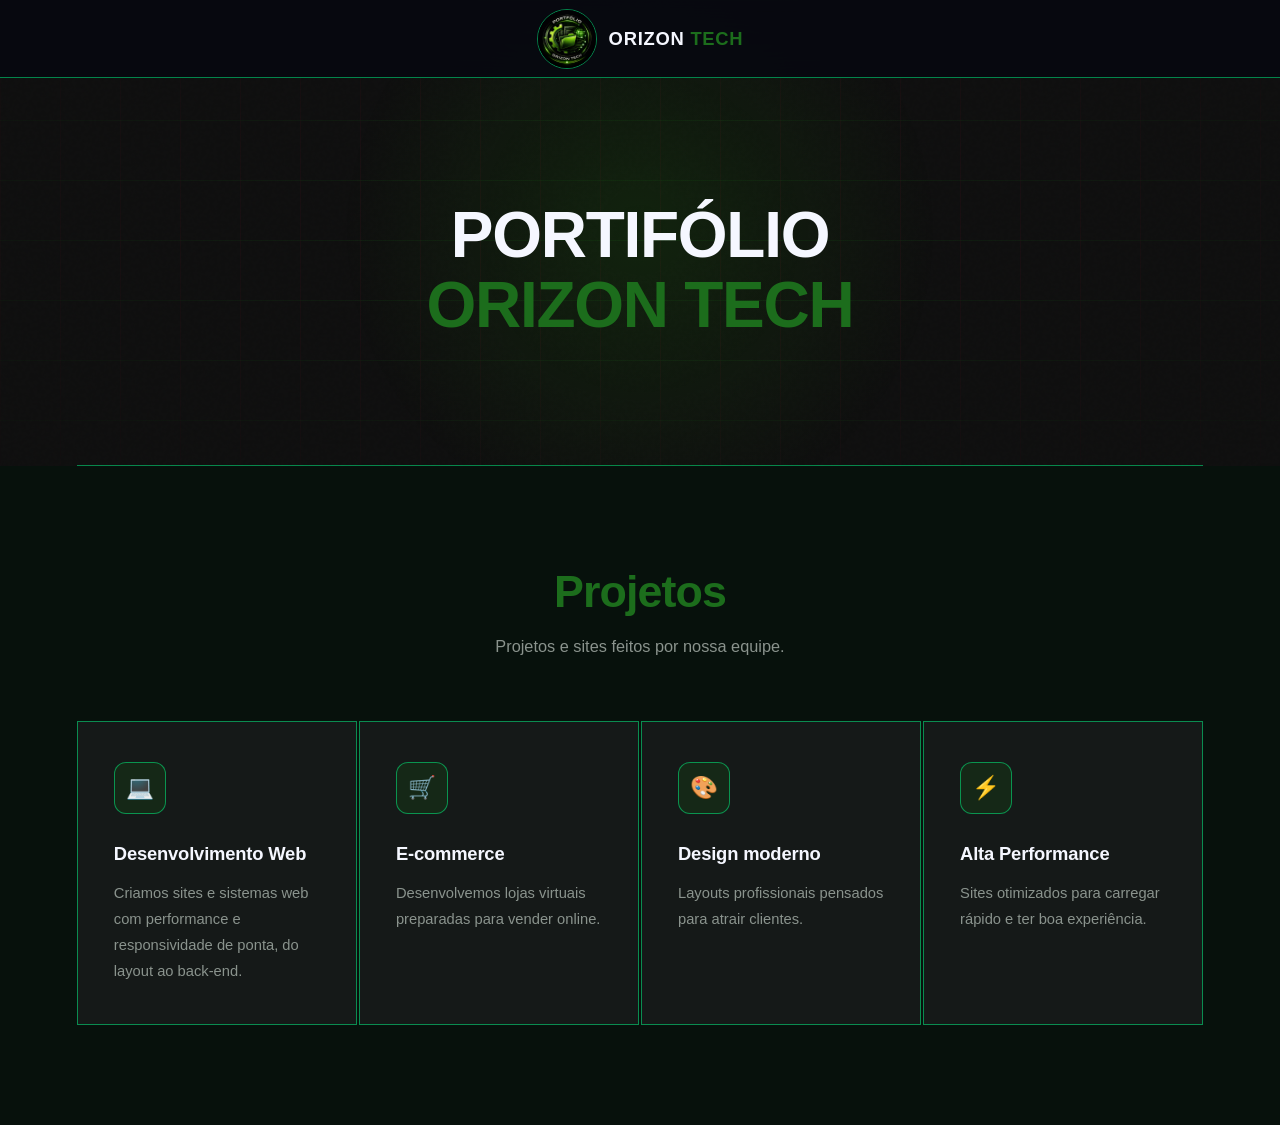
==== trabalho.html @ 29c50f01 "Adicionando página de portifólio" ====
<!DOCTYPE html>
<html lang="pt-BR">

<head>
    <meta charset="UTF-8">
    <meta name="viewport" content="width=device-width, initial-scale=1.0">
    <title>Portifólio</title>
    <link rel="shortcut icon" href="./img/logopo.png" type="image/x-icon">
    <meta name="description"
        content="orizon, site, onepage, verde, programador, tech, projeto, senac, tatuapé, portifólio">
    <meta name="keywords" content="criação de site, desenvolvimento web, programação, portifólio">

    <!-- CSS -->
    <link rel="stylesheet" href="style.css">

    <!-- Google fonts -->

    <link rel="preconnect" href="https://fonts.googleapis.com">
    <link rel="preconnect" href="https://fonts.gstatic.com" crossorigin>
    <link href="https://fonts.googleapis.com/css2?family=Inter:ital,opsz,wght@0,14..
32,100..900;1,14..32,100..900&family=Orbitron:wght@400..900&family=Patua+One&display=swap" rel="stylesheet">

</head>

<body class="portifolio">

    <!-- NAV -->
    <nav class="home">
        <a href="#home" class="nav-logo">
            <img src="./img/logopo.png" alt="Orizon Tech">
            <span>ORIZON<em> TECH</em></span>
        </a>
    </nav>

    <!-- HERO -->
    <section id="hero">
        <div class="hero-grid-bg"></div>
        <div class="hero-glow"></div>
        <div class="hero-content">
            <h1>PORTIFÓLIO<br><span>ORIZON TECH</span></h1>
        </div>
    </section>

    <div class="divider"></div>

    <section id="missoes">
        <div class="mission-header reveal">
            <h2>Projetos</h2>
            <p class="section-desc">Projetos e sites feitos por nossa equipe.</p>
        </div>
        <div class="missions-grid">
            <div class="mission-card reveal">
                <div class="mission-icon">💻</div>
                <h3>Desenvolvimento Web</h3>
                <p>Criamos sites e sistemas web com performance e responsividade de ponta, do layout ao back-end.</p>
            </div>
            <div class="mission-card reveal">
                <div class="mission-icon">🛒</div>
                <h3>E-commerce</h3>
                <p>Desenvolvemos lojas virtuais preparadas para vender online.
                </p>
                
            </div>
            <div class="mission-card reveal">
                <div class="mission-icon">🎨</div>
                <h3>Design moderno</h3>
                <p>Layouts profissionais pensados para atrair clientes.</p>
            </div>
            <div class="mission-card reveal">
                <div class="mission-icon">⚡</div>
                <h3>Alta Performance</h3>
                <p>Sites otimizados para carregar rápido e ter boa experiência.</p>
            </div>
           
            
        </div>
    </section>




    <script src="script.js"></script>

</body>

</html>
---- style.css ----
:root {
      --blue: #1c6d1c;
      /* Verde escuro */
      --blue-light: #39FF14;
      /* Verde Claro*/
      --blue-dim: rgba(31, 156, 20, 0.12);
      /* Sombra verde */
      --black: #0F0F0F;
      /* Pretado praticamente preto*/
      --dark: #07110C;
      /* Verde quase preto */
      --dark2: #151918;
      /* Pateado escuro */
      --gray: #8A938D;
      /* Prateado discreto para textos */
      --white: #F5F7FF;
      /* Branco*/
      --border: rgba(0, 255, 136, 0.5);
  }

  * {
      margin: 0;
      padding: 0;
      box-sizing: border-box;
  }

  html {
      scroll-behavior: smooth;
  }

  body {
      background: var(--black);
      color: var(--white);
      font-family: 'DM Sans', sans-serif;
      font-size: 16px;
      line-height: 1.7;
      overflow-x: hidden;
  }

  /* ── SCROLLBAR ── */
  ::-webkit-scrollbar {
      width: 4px;
  }

  ::-webkit-scrollbar-track {
      background: var(--black);
  }

  ::-webkit-scrollbar-thumb {
      background: var(--blue);
      border-radius: 2px;
  }

  /* Topo do site */

    #topo {
    position: fixed;
    right: 15px;
    bottom: 10px;
}

    #topo img {
    height: 60px;
    width: 60px;
    
}


  /* ── NOISE OVERLAY ── */
  body::before {
      content: '';
      position: fixed;
      inset: 0;
      background-image: url("data:image/svg+xml,%3Csvg viewBox='0 0 256 256' xmlns='http://www.w3.org/2000/svg'%3E%3Cfilter id='noise'%3E%3CfeTurbulence type='fractalNoise' baseFrequency='0.9' numOctaves='4' stitchTiles='stitch'/%3E%3C/filter%3E%3Crect width='100%25' height='100%25' filter='url(%23noise)' opacity='0.03'/%3E%3C/svg%3E");
      pointer-events: none;
      z-index: 0;
      opacity: 0.4;
  }
  /* ── NAV ── */
  nav {
      position: fixed;
      top: 0;
      left: 0;
      right: 0;
      z-index: 100;
      display: flex;
      align-items: center;
      justify-content: space-between;
      padding: 0 6%;
      height: 78px;
      background: rgba(6, 8, 16, 0.85);
      backdrop-filter: blur(20px);
      border-bottom: 1px solid var(--border); 
  }

  .nav-logo {
      display: flex;
      align-items: center;
      gap: 12px;
      text-decoration: none;
  }

  .nav-logo img {
      width: 60px;
      height: 60px;
      border-radius: 50%;
      border: 1px solid var(--border);
  }

  .nav-logo span {
      font-family: 'Syne', sans-serif;
      font-weight: 800;
      font-size: 1.15rem;
      letter-spacing: 0.04em;
      color: var(--white);
  }

  .nav-logo span em {
      color: var(--blue);
      font-style: normal;
  }

  .nav-links {
      display: flex;
      gap: 36px;
      list-style: none;
  }

  .nav-links a {
      color: var(--gray);
      text-decoration: none;
      font-size: 0.875rem;
      letter-spacing: 0.04em;
      font-weight: 500;
      transition: color 0.2s;
  }

  .nav-links a:hover {
      color: var(--white);
  }

  .nav-cta {
      background: var(--blue);
      color: #fff !important;
      padding: 9px 22px;
      border-radius: 6px;
      font-size: 0.85rem !important;
      font-weight: 600 !important;
      transition: background 0.2s !important;
  }

  .nav-cta:hover {
      background: var(--blue-light) !important;
      color: #fff !important;
  }

  /* ── HERO ── */

  #home {
      min-height: 100vh;
      display: flex;
      align-items: center;
      padding: 120px 6% 80px;
      position: relative;
      overflow: hidden;
  }

  .hero-grid-bg {
      position: absolute;
      inset: 0;
      background-image:
          linear-gradient(rgba(34, 255, 26, 0.05) 1px, transparent 1px),
          linear-gradient(90deg, rgba(216, 17, 60, 0.05) 1px, transparent 1px);
      background-size: 60px 60px;
      mask-image: radial-gradient(ellipse 80% 80% at 50% 50%, rgb(0, 0, 0) 30%, transparent 100%);
  }

  .hero-glow {
      position: absolute;
      width: 600px;
      height: 600px;
      border-radius: 50%;
      background: radial-gradient(circle, rgba(31, 150, 7, 0.15) 0%, transparent 70%);
      top: 50%;
      left: 50%;
      transform: translate(-50%, -50%);
      pointer-events: none;
  }

  .hero-content {
      position: relative;
      z-index: 1;
      max-width: 700px;
  }

  .hero-badge {
      display: inline-flex;
      align-items: center;
      gap: 8px;
      background: var(--blue-dim);
      border: 1px solid var(--border);
      border-radius: 100px;
      padding: 6px 16px;
      font-size: 0.78rem;
      letter-spacing: 0.08em;
      text-transform: uppercase;
      color: var(--blue-light);
      margin-bottom: 28px;
      animation: fadeUp 0.6s ease both;
  }

  .hero-badge::before {
      content: '';
      width: 6px;
      height: 6px;
      border-radius: 50%;
      background: var(--blue);
      box-shadow: 0 0 8px var(--blue);
      animation: pulse 2s infinite;
  }

  @keyframes pulse {

      0%,
      100% {
          opacity: 1;
      }

      50% {
          opacity: 0.4;
      }
  }

  h1 {
      font-family: 'Syne', sans-serif;
      font-size: clamp(2.6rem, 5vw, 4.2rem);
      font-weight: 800;
      line-height: 1.1;
      letter-spacing: -0.02em;
      margin-bottom: 24px;
      animation: fadeUp 0.6s 0.1s ease both;
  }

  h1 span {
      color: var(--blue);
  }

  .hero-sub {
      font-size: 1.05rem;
      color: var(--gray);
      max-width: 520px;
      margin-bottom: 44px;
      animation: fadeUp 0.6s 0.2s ease both;
      font-weight: 300;
  }

  .hero-actions {
      display: flex;
      gap: 16px;
      flex-wrap: wrap;
      animation: fadeUp 0.6s 0.3s ease both;
  }

  .btn-primary {
      background: var(--blue);
      color: #fff;
      padding: 14px 32px;
      border-radius: 8px;
      text-decoration: none;
      font-weight: 600;
      font-size: 0.92rem;
      letter-spacing: 0.02em;
      transition: all 0.2s;
      border: none;
      cursor: pointer;
  }

  .btn-primary:hover {
      background: var(--blue-light);
      transform: translateY(-1px);
      box-shadow: 0 8px 32px rgba(26, 255, 37, 0.35);
  }

  .btn-secondary {
      background: transparent;
      color: var(--white);
      padding: 14px 32px;
      border-radius: 8px;
      text-decoration: none;
      font-weight: 500;
      font-size: 0.92rem;
      border: 1px solid var(--border);
      transition: all 0.2s;
  }

  .btn-secondary:hover {
      border-color: var(--blue);
      color: var(--blue-light);
      background: var(--blue-dim);
  }

  .hero-stats {
      display: flex;
      gap: 48px;
      margin-top: 64px;
      padding-top: 48px;
      border-top: 1px solid var(--border);
      animation: fadeUp 0.6s 0.4s ease both;
  }

  .stat-num {
      font-family: 'Syne', sans-serif;
      font-size: 2rem;
      font-weight: 800;
      color: var(--white);
  }

  .stat-num span {
      color: var(--blue);
  }

  .stat-label {
      font-size: 0.8rem;
      color: var(--gray);
      letter-spacing: 0.06em;
      text-transform: uppercase;
      margin-top: 2px;
  }

  /* ── SECTION BASE ── */
  section {
      padding: 100px 6%;
      position: relative;
  }

  .section-tag {
      display: inline-block;
      font-size: 0.75rem;
      letter-spacing: 0.12em;
      text-transform: uppercase;
      color: var(--blue);
      font-weight: 600;
      margin-bottom: 12px;
  }

  h2 {
      font-family: 'Syne', sans-serif;
      font-size: clamp(2rem, 3.5vw, 2.8rem);
      font-weight: 800;
      line-height: 1.15;
      letter-spacing: -0.02em;
      margin-bottom: 16px;
  }

  .section-desc {
      color: var(--gray);
   
      font-weight: 300;
      font-size: 1.02rem;
  }

  /* ── MISSIONS ── */
  #missoes {
      background: var(--dark);
  }

  .mission-header {
      margin-bottom: 60px;
  }

  .missions-grid {
      display: grid;
      grid-template-columns: repeat(auto-fit, minmax(280px, 1fr));
      gap: 2px;
  }

  .mission-card {
      background: var(--dark2);
      padding: 40px 36px;
      border: 1px solid var(--border);
      transition: all 0.3s;
      position: relative;
      overflow: hidden;
  }

  .mission-card::before {
      content: '';
      position: absolute;
      top: 0;
      left: 0;
      right: 0;
      height: 2px;
      background: var(--blue);
      transform: scaleX(0);
      transition: transform 0.3s;
      transform-origin: left;
  }

  .mission-card:hover::before {
      transform: scaleX(1);
  }

  .mission-card:hover {
      border-color: var(--blue);
  }

  .mission-icon {
      width: 52px;
      height: 52px;
      background: var(--blue-dim);
      border: 1px solid var(--border);
      border-radius: 12px;
      display: flex;
      align-items: center;
      justify-content: center;
      margin-bottom: 24px;
      font-size: 1.4rem;
  }

  .mission-card h3 {
      font-family: 'Syne', sans-serif;
      font-size: 1.15rem;
      font-weight: 700;
      margin-bottom: 12px;
      letter-spacing: -0.01em;
  }

  .mission-card p {
      color: var(--gray);
      font-size: 0.92rem;
      line-height: 1.75;
      font-weight: 300;
  }

  /* ── SOBRE NÓS ── */
  #sobre {
      display: grid;
      grid-template-columns: 1fr 1fr;
      gap: 80px;
      align-items: center;
  }

  .sobre-visual {
      position: relative;
  }

  .sobre-card-main {
      background: var(--dark2);
      border: 1px solid var(--border);
      border-radius: 16px;
      padding: 40px;
      position: relative;
      overflow: hidden;
  }

  .sobre-card-main::after {
      content: '';
      position: absolute;
      bottom: -80px;
      right: -80px;
      width: 200px;
      height: 200px;
      background: radial-gradient(circle, rgba(220, 230, 235, 0.18) 0%, transparent 70%);
      border-radius: 50%;
  }

  .sobre-logo {
      width: 90px;
      height: 90px;
      border-radius: 50%;
      border: 2px solid var(--border);
      margin-bottom: 24px;
      display: block;
  }

  .sobre-card-main h3 {
      font-family: 'Syne', sans-serif;
      font-size: 1.5rem;
      font-weight: 800;
      margin-bottom: 8px;
  }

  .sobre-card-main h3 span {
      color: var(--blue);
  }

  .sobre-card-main p {
      color: var(--gray);
      font-size: 0.9rem;
      font-weight: 300;
  }

  .sobre-badge-row {
      display: flex;
      gap: 10px;
      flex-wrap: wrap;
      margin-top: 24px;
  }

  .badge {
      background: var(--blue-dim);
      border: 1px solid var(--border);
      border-radius: 100px;
      padding: 5px 14px;
      font-size: 0.75rem;
      color: var(--blue-light);
      font-weight: 500;
      letter-spacing: 0.04em;
  }

  .sobre-text .section-desc {
      margin-bottom: 32px;
  }

  .feature-list {
      list-style: none;
      display: flex;
      flex-direction: column;
      gap: 14px;
  }

  .feature-list li {
      display: flex;
      align-items: flex-start;
      gap: 12px;
      font-size: 0.92rem;
      color: var(--gray);
      font-weight: 300;
  }

  .feature-list li::before {
      content: '→';
      color: var(--blue);
      font-weight: 700;
      flex-shrink: 0;
      margin-top: 1px;
  }

  /* ── EQUIPE ── */
  #equipe {
      background: var(--dark);
  }

  .equipe-header {
      margin-bottom: 60px;
  }

  .team-grid {
      display: grid;
      grid-template-columns: repeat(auto-fit, minmax(220px, 1fr));
      gap: 20px;
  }

  .team-card {
      background: var(--dark2);
      border: 1px solid var(--border);
      border-radius: 12px;
      padding: 32px 24px;
      text-align: center;
      transition: all 0.3s;
      cursor: default;
  }

  .team-card:hover {
      border-color: var(--blue);
      transform: translateY(-4px);
      box-shadow: 0 16px 48px rgba(53, 255, 26, 0.12);
  }

  .team-avatar {
      width: 200px;
      height: 200px;
      border-radius: 50%;
      background: linear-gradient(135deg, var(--blue-dim), var(--dark));
      border: 2px solid var(--border);
      margin: 0 auto 16px;
      display: flex;
      align-items: center;
      justify-content: center;
      font-family: 'Syne', sans-serif;
      font-size: 1.5rem;
      font-weight: 800;
      color: var(--blue-light);
  }

  .team-avatar img {
      height: 190px;
      width: 190px;
      border-radius: 50%;
      object-fit: cover;
  }

  .team-card h4 {
      font-family: 'Syne', sans-serif;
      font-size: 1rem;
      font-weight: 700;
      margin-bottom: 4px;
  }

  .team-role {
      font-size: 0.78rem;
      color: var(--blue-light);
      letter-spacing: 0.06em;
      text-transform: uppercase;
      font-weight: 500;
      margin-bottom: 12px;
  }

  .team-desc {
      font-size: 0.85rem;
      color: var(--gray);
      font-weight: 300;
      line-height: 1.6;
  }

  /* ── CONTATO ── */
  #contato {
      background: var(--black);
      display: grid;
      grid-template-columns: 1fr 1fr;
      gap: 80px;
      align-items: start;
  }

  .contato-info .section-desc {
      margin-bottom: 40px;
  }

  .contact-items {
      display: flex;
      flex-direction: column;
      gap: 20px;
  }

  .contact-item {
      display: flex;
      align-items: center;
      gap: 16px;
      padding: 18px 20px;
      background: var(--dark2);
      border: 1px solid var(--border);
      border-radius: 10px;
      transition: border-color 0.2s;
  }

  .contact-item:hover {
      border-color: var(--blue);
  }

  .contact-icon {
      width: 40px;
      height: 40px;
      background: var(--blue-dim);
      border-radius: 8px;
      display: flex;
      align-items: center;
      justify-content: center;
      font-size: 1.1rem;
      flex-shrink: 0;
  }

  .contact-item-label {
      font-size: 0.72rem;
      text-transform: uppercase;
      letter-spacing: 0.08em;
      color: var(--gray);
      font-weight: 500;
  }

  .contact-item-value {
      font-size: 0.9rem;
      color: var(--white);
      font-weight: 400;
      margin-top: 2px;
  }

  .contact-item-value a {
     color: var(--white);
     text-decoration: none;
  }

  .contact-item-value a:visited,
  .contact-item-value a:active{
    color: var(--white);
}

  /* FORM */
  .contato-form {
      background: var(--dark2);
      border: 1px solid var(--border);
      border-radius: 16px;
      padding: 40px;
  }

  .contato-form h3 {
      font-family: 'Syne', sans-serif;
      font-size: 1.25rem;
      font-weight: 700;
      margin-bottom: 28px;
  }

  .form-group {
      margin-bottom: 20px;
  }

  .form-group label {
      display: block;
      font-size: 0.8rem;
      text-transform: uppercase;
      letter-spacing: 0.08em;
      color: var(--gray);
      margin-bottom: 8px;
      font-weight: 500;
  }

  .form-group input,
  .form-group textarea,
  .form-group select {
      width: 100%;
      background: var(--black);
      border: 1px solid var(--border);
      border-radius: 8px;
      padding: 12px 16px;
      color: var(--white);
      font-family: 'DM Sans', sans-serif;
      font-size: 0.92rem;
      transition: border-color 0.2s;
      outline: none;
  }

  .form-group input:focus,
  .form-group textarea:focus,
  .form-group select:focus {
      border-color: var(--blue);
      box-shadow: 0 0 0 3px rgba(26, 255, 76, 0.1);
  }

  .form-group textarea {
      resize: vertical;
      min-height: 100px;
  }

  .form-group select option {
      background: var(--dark2);
  }

  .form-submit {
      width: 100%;
      background: var(--blue);
      color: #fff;
      border: none;
      padding: 14px;
      border-radius: 8px;
      font-family: 'DM Sans', sans-serif;
      font-size: 0.95rem;
      font-weight: 600;
      cursor: pointer;
      transition: all 0.2s;
      letter-spacing: 0.02em;
  }

  .form-submit:hover {
      background: var(--blue-light);
      box-shadow: 0 8px 32px rgba(26, 255, 76, 0.35);
  }

  /* ── FOOTER ── */
  footer {
      background: var(--dark);
      border-top: 1px solid var(--border);
      padding: 40px 6%;
      display: flex;
      align-items: center;
      justify-content: space-between;
      flex-wrap: wrap;
      gap: 20px;
  }

  .footer-brand {
      font-family: 'Syne', sans-serif;
      font-size: 1rem;
      font-weight: 800;
      color: var(--white);
      letter-spacing: 0.04em;
  }

  .footer-brand span {
      color: var(--blue);
  }

  .footer-copy {
      font-size: 0.8rem;
      color: var(--gray);
  }

  .footer-links {
      display: flex;
      gap: 24px;
  }

  .footer-links a {
      font-size: 0.82rem;
      color: var(--gray);
      text-decoration: none;
      transition: color 0.2s;
  }

  .footer-links a:hover {
      color: var(--blue-light);
  }

  /* ── DIVIDER ── */
  .divider {
      height: 1px;
      background: var(--border);
      margin: 0 6%;
  }

  /* ── PORTIFÓLIO ──  */

  .portifolio .home {
    justify-content: center;
  }

  .portifolio #hero {
    display: flex;
    flex-direction: column;
    align-items: center;
    text-align: center;
    padding-top: 200px;
}

.portifolio .mission-header {
    text-align: center;
}

#missoes h2 {
    color: var(--blue);
}

  /* ── ANIMATIONS ── */
  @keyframes fadeUp {
      from {
          opacity: 0;
          transform: translateY(24px);
      }

      to {
          opacity: 1;
          transform: translateY(0);
      }
  }

  .reveal {
      opacity: 0;
      transform: translateY(30px);
      transition: opacity 0.6s ease, transform 0.6s ease;
  }

  .reveal.visible {
      opacity: 1;
      transform: translateY(0);
  }

  #mensagem-sucesso {
      display: none;
      margin-top: 15px;
      color: #39FF14;
      font-weight: 600;
      animation: neonGlow 1.5s infinite alternate;
  }

  @keyframes neonGlow {

      from {
          text-shadow:
              0 0 5px #39FF14,
              0 0 10px #39FF14;
      }

      to {
          text-shadow:
              0 0 10px #39FF14,
              0 0 25px #39FF14,
              0 0 40px #39FF14;
      }

  }

  /* ── RESPONSIVE ── */
  @media (max-width: 900px) {

      #sobre,
      #contato {
          grid-template-columns: 1fr;
          gap: 48px;
      }

      .nav-links {
          display: none;
      }

      .hero-stats {
          flex-wrap: wrap;
          gap: 32px;
      }
  }

  @media (max-width: 600px) {
      nav {
          padding: 0 5%;
      }

      section {
          padding: 72px 5%;
      }

      #home {
          padding: 100px 5% 60px;
      }

      footer {
          padding: 32px 5%;
          flex-direction: column;
          align-items: flex-start;
      }

      topo {
        display: flex;
      }
  }

  @media (min-width: 1200px) {

    #topo {
        display: none;
    }

  }
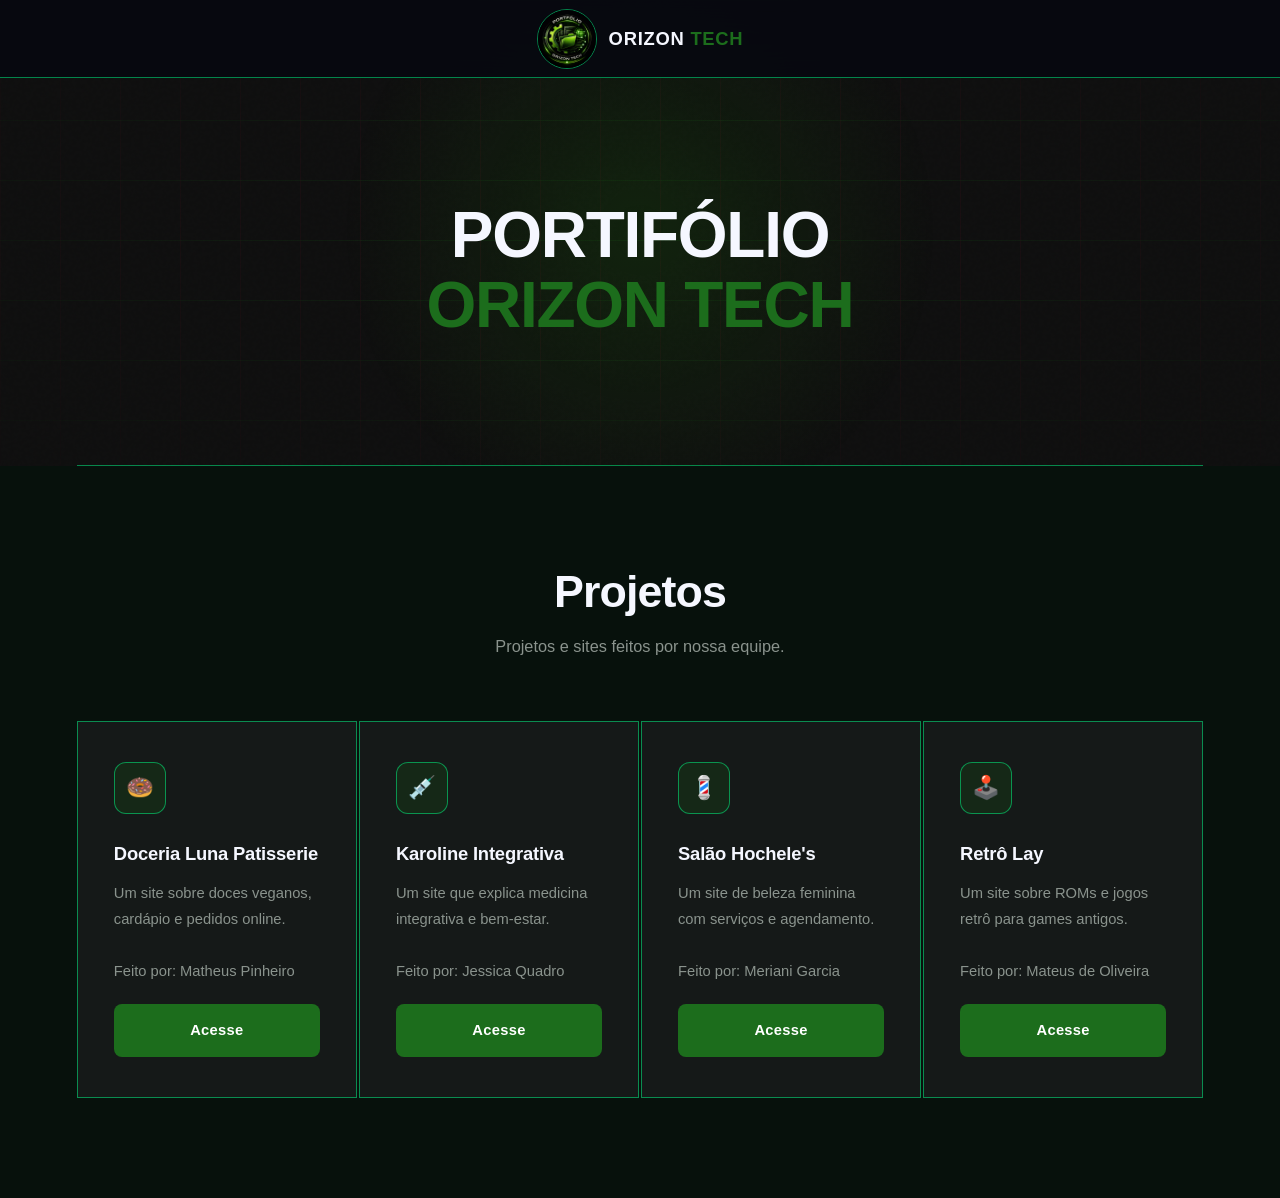
==== commit 4e80a3df: "Atualização de portifolio" ====
--- a/trabalho.html
+++ b/trabalho.html
@@ -50,26 +50,28 @@
         </div>
         <div class="missions-grid">
             <div class="mission-card reveal">
-                <div class="mission-icon">💻</div>
-                <h3>Desenvolvimento Web</h3>
-                <p>Criamos sites e sistemas web com performance e responsividade de ponta, do layout ao back-end.</p>
+                <div class="mission-icon">🍩</div>
+                <h3>Doceria Luna Patisserie</h3>
+                <p>Um site sobre doces veganos, cardápio e pedidos online.<br><br>Feito por: Matheus Pinheiro</p>
+                <a href="https://matheuspoliveiraa.github.io/doceria_LunaPatisserie/" target="_blank" rel="noopener noreferrer" class="btn-primary">Acesse</a>
             </div>
             <div class="mission-card reveal">
-                <div class="mission-icon">🛒</div>
-                <h3>E-commerce</h3>
-                <p>Desenvolvemos lojas virtuais preparadas para vender online.
-                </p>
-                
+                <div class="mission-icon">💉</div>
+                <h3>Karoline Integrativa</h3>
+                <p>Um site que explica medicina integrativa e bem-estar.<br><br>Feito por: Jessica Quadro</p>
+                <a href="https://jessicaagomess.github.io/Karoline-Integrativa/" target="_blank" rel="noopener noreferrer" class="btn-primary">Acesse</a>
             </div>
             <div class="mission-card reveal">
-                <div class="mission-icon">🎨</div>
-                <h3>Design moderno</h3>
-                <p>Layouts profissionais pensados para atrair clientes.</p>
+                <div class="mission-icon">💈</div>
+                <h3>Salão Hochele's</h3>
+                <p>Um site de beleza feminina com serviços e agendamento.<br><br>Feito por: Meriani Garcia</p>
+                <a href="https://merianigarcia.github.io/Sal-o-Hochele-s/" target="_blank" rel="noopener noreferrer" class="btn-primary">Acesse</a>
             </div>
             <div class="mission-card reveal">
-                <div class="mission-icon">⚡</div>
-                <h3>Alta Performance</h3>
-                <p>Sites otimizados para carregar rápido e ter boa experiência.</p>
+                <div class="mission-icon">🕹️</div>
+                <h3>Retrô Lay</h3>
+                <p>Um site sobre ROMs e jogos retrô para games antigos.<br><br>Feito por: Mateus de Oliveira</p>
+                <a href="https://mattesilva.github.io/RetroLay/" target="_blank" rel="noopener noreferrer" class="btn-primary">Acesse</a>
             </div>
            
             
--- a/style.css
+++ b/style.css
@@ -163,6 +163,7 @@
       padding: 120px 6% 80px;
       position: relative;
       overflow: hidden;
+      
   }
 
   .hero-grid-bg {
@@ -207,6 +208,7 @@
       color: var(--blue-light);
       margin-bottom: 28px;
       animation: fadeUp 0.6s ease both;
+      
   }
 
   .hero-badge::before {
@@ -273,6 +275,7 @@
       transition: all 0.2s;
       border: none;
       cursor: pointer;
+      
   }
 
   .btn-primary:hover {
@@ -834,8 +837,13 @@
     text-align: center;
 }
 
-#missoes h2 {
-    color: var(--blue);
+.portifolio .btn-primary {
+  margin-top: 20px; 
+  display: inline-block; 
+  align-items: center;
+  justify-content: center;
+  display: flex;
+  
 }
 
   /* ── ANIMATIONS ── */
@@ -904,6 +912,15 @@
           flex-wrap: wrap;
           gap: 32px;
       }
+
+      #terminal {
+        display: none;
+      }
+
+      .footer-links {
+        display: none;
+      }
+      
   }
 
   @media (max-width: 600px) {
@@ -925,10 +942,11 @@
           align-items: flex-start;
       }
 
-      topo {
+      #topo {
         display: flex;
       }
-  }
+
+    }
 
   @media (min-width: 1200px) {
 
@@ -936,6 +954,428 @@
         display: none;
     }
 
-  }
-
-
+      #terminal{
+      max-width: 700px;
+  }
+  
+}
+
+@media (min-width: 1400px) {
+     #terminal{
+      max-width: 900px;
+  }
+}
+
+
+/* ── TERMINAL ── */
+#terminal {
+   position: relative;
+   z-index: 1;
+   width: 100%;
+   padding-top: 16px;
+   animation: fadeUp .6s .5s ease both;
+   margin: auto;
+
+}
+.terminal-frame {
+   position: relative;
+   border-radius: 12px;
+   border: 1px solid rgba(0,255,136,0.4);
+   overflow: hidden;
+   background: #050e08;
+   height: 500px;
+   box-shadow: 0 0 0 1px rgba(57,255,20,.05), 0 24px 80px rgba(0,0,0,.8), inset 0 0 60px rgba(5,14,8,.99);
+   display: flex;
+   flex-direction: column;
+   
+}
+.terminal-bar {
+   background: #0d1a0f;
+   border-bottom: 1px solid rgba(0,255,136,0.2);
+   padding: 10px 16px;
+   display: flex;
+   align-items: center;
+   gap: 8px;
+   flex-shrink: 0;
+}
+.t-dot { width: 12px; height: 12px; border-radius: 50%; }
+.t-dot-r { background: #ff5f57; }
+.t-dot-y { background: #ffbd2e; }
+.t-dot-g { background: #28c840; }
+.terminal-title {
+   color: #5a8a5a;
+   font-family: monospace;
+   font-size: .75rem;
+   letter-spacing: .06em;
+   margin-left: 8px;
+}
+.terminal-body {
+   flex: 1;
+   overflow: hidden;
+   padding: 20px 20px;
+   font-family: 'Courier New', monospace;
+   font-size: 13.5px;
+   line-height: 1.7;
+   display: flex;
+   flex-direction: column;
+   gap: 2px;
+   
+}
+.tl-row {
+   display: flex;
+   align-items: baseline;
+   overflow: hidden;
+   flex-shrink: 0;
+}
+.tl-prompt {
+   white-space: nowrap;
+   flex-shrink: 0;
+   font-weight: bold;
+}
+.cursor-line {
+   display: flex;
+   align-items: center;
+   gap: 4px;
+   margin-top: 4px;
+}
+.cursor-line .tl-prompt { color: #C0C0C0; font-weight: bold; }
+.blink-cursor {
+   display: inline-block;
+   width: 8px;
+   height: 1.1em;
+   background: #39FF14;
+   animation: blink 1s step-end infinite;
+   vertical-align: middle;
+}
+@keyframes blink { 0%,100%{opacity:1} 50%{opacity:0} }
+@media(max-width:1200px){ #terminal { flex: 0 0 520px; } .terminal-body { font-size: 12px; } }
+@media(max-width:900px){
+   #home { flex-direction: column; }
+   #terminal { flex: 0 0 auto; width: 100%; max-width: 640px; padding-top: 0; }
+   .terminal-frame { height: 320px; }
+}
+.tl-row-0 {
+   animation: row-appear-0 50.0s linear infinite;
+}
+@keyframes row-appear-0 {
+   0%   { opacity: 0; max-height: 0; }
+   0.00% { opacity: 0; max-height: 0; }
+   0.10% { opacity: 1; max-height: 2em; }
+   99%  { opacity: 1; max-height: 2em; }
+   100% { opacity: 0; max-height: 0; }
+}
+.tl-out-0 {
+   display: inline-block;
+   overflow: hidden;
+   white-space: nowrap;
+   max-width: 0;
+   animation: type-0 50.0s linear infinite;
+   color: #39FF14;
+}
+@keyframes type-0 {
+   0%         { max-width: 0; }
+   0.60%  { max-width: 0; }
+   3.00%  { max-width: 240px; }
+   99%        { max-width: 240px; }
+   100%       { max-width: 0; }
+}
+.tl-row-1 {
+   animation: row-appear-1 50.0s linear infinite;
+}
+@keyframes row-appear-1 {
+   0%   { opacity: 0; max-height: 0; }
+   7.00% { opacity: 0; max-height: 0; }
+   7.10% { opacity: 1; max-height: 2em; }
+   99%  { opacity: 1; max-height: 2em; }
+   100% { opacity: 0; max-height: 0; }
+}
+.tl-out-1 {
+   display: inline-block;
+   overflow: hidden;
+   white-space: nowrap;
+   max-width: 0;
+   animation: type-1 50.0s linear infinite;
+   color: #39FF14;
+}
+@keyframes type-1 {
+   0%         { max-width: 0; }
+   7.60%  { max-width: 0; }
+   11.20%  { max-width: 290px; }
+   99%        { max-width: 290px; }
+   100%       { max-width: 0; }
+}
+.tl-row-2 {
+   animation: row-appear-2 50.0s linear infinite;
+}
+@keyframes row-appear-2 {
+   0%   { opacity: 0; max-height: 0; }
+   15.00% { opacity: 0; max-height: 0; }
+   15.10% { opacity: 1; max-height: 2em; }
+   99%  { opacity: 1; max-height: 2em; }
+   100% { opacity: 0; max-height: 0; }
+}
+.tl-out-2 {
+   display: inline-block;
+   overflow: hidden;
+   white-space: nowrap;
+   max-width: 0;
+   animation: type-2 50.0s linear infinite;
+   color: #C0C0C0;
+}
+@keyframes type-2 {
+   0%         { max-width: 0; }
+   15.60%  { max-width: 0; }
+   18.40%  { max-width: 240px; }
+   99%        { max-width: 240px; }
+   100%       { max-width: 0; }
+}
+.tl-row-3 {
+   animation: row-appear-3 50.0s linear infinite;
+}
+@keyframes row-appear-3 {
+   0%   { opacity: 0; max-height: 0; }
+   22.00% { opacity: 0; max-height: 0; }
+   22.10% { opacity: 1; max-height: 2em; }
+   99%  { opacity: 1; max-height: 2em; }
+   100% { opacity: 0; max-height: 0; }
+}
+.tl-out-3 {
+   display: inline-block;
+   overflow: hidden;
+   white-space: nowrap;
+   max-width: 0;
+   animation: type-3 50.0s linear infinite;
+   color: #39FF14;
+}
+@keyframes type-3 {
+   0%         { max-width: 0; }
+   22.60%  { max-width: 0; }
+   25.40%  { max-width: 210px; }
+   99%        { max-width: 210px; }
+   100%       { max-width: 0; }
+}
+.tl-row-4 {
+   animation: row-appear-4 50.0s linear infinite;
+}
+@keyframes row-appear-4 {
+   0%   { opacity: 0; max-height: 0; }
+   29.00% { opacity: 0; max-height: 0; }
+   29.10% { opacity: 1; max-height: 2em; }
+   99%  { opacity: 1; max-height: 2em; }
+   100% { opacity: 0; max-height: 0; }
+}
+.tl-out-4 {
+   display: inline-block;
+   overflow: hidden;
+   white-space: nowrap;
+   max-width: 0;
+   animation: type-4 50.0s linear infinite;
+   color: #C0C0C0;
+}
+@keyframes type-4 {
+   0%         { max-width: 0; }
+   29.60%  { max-width: 0; }
+   32.80%  { max-width: 300px; }
+   99%        { max-width: 300px; }
+   100%       { max-width: 0; }
+}
+.tl-row-5 {
+   animation: row-appear-5 50.0s linear infinite;
+}
+@keyframes row-appear-5 {
+   0%   { opacity: 0; max-height: 0; }
+   37.00% { opacity: 0; max-height: 0; }
+   37.10% { opacity: 1; max-height: 2em; }
+   99%  { opacity: 1; max-height: 2em; }
+   100% { opacity: 0; max-height: 0; }
+}
+.tl-out-5 {
+   display: inline-block;
+   overflow: hidden;
+   white-space: nowrap;
+   max-width: 0;
+   animation: type-5 50.0s linear infinite;
+   color: #39FF14;
+}
+@keyframes type-5 {
+   0%         { max-width: 0; }
+   37.60%  { max-width: 0; }
+   41.20%  { max-width: 280px; }
+   99%        { max-width: 280px; }
+   100%       { max-width: 0; }
+}
+.tl-row-6 {
+   animation: row-appear-6 50.0s linear infinite;
+}
+@keyframes row-appear-6 {
+   0%   { opacity: 0; max-height: 0; }
+   46.00% { opacity: 0; max-height: 0; }
+   46.10% { opacity: 1; max-height: 2em; }
+   99%  { opacity: 1; max-height: 2em; }
+   100% { opacity: 0; max-height: 0; }
+}
+.tl-out-6 {
+   display: inline-block;
+   overflow: hidden;
+   white-space: nowrap;
+   max-width: 0;
+   animation: type-6 50.0s linear infinite;
+   color: #C0C0C0;
+}
+@keyframes type-6 {
+   0%         { max-width: 0; }
+   46.60%  { max-width: 0; }
+   49.00%  { max-width: 190px; }
+   99%        { max-width: 190px; }
+   100%       { max-width: 0; }
+}
+.tl-row-7 {
+   animation: row-appear-7 50.0s linear infinite;
+}
+@keyframes row-appear-7 {
+   0%   { opacity: 0; max-height: 0; }
+   53.00% { opacity: 0; max-height: 0; }
+   53.10% { opacity: 1; max-height: 2em; }
+   99%  { opacity: 1; max-height: 2em; }
+   100% { opacity: 0; max-height: 0; }
+}
+.tl-out-7 {
+   display: inline-block;
+   overflow: hidden;
+   white-space: nowrap;
+   max-width: 0;
+   animation: type-7 50.0s linear infinite;
+   color: #39FF14;
+}
+@keyframes type-7 {
+   0%         { max-width: 0; }
+   53.60%  { max-width: 0; }
+   56.40%  { max-width: 220px; }
+   99%        { max-width: 220px; }
+   100%       { max-width: 0; }
+}
+.tl-row-8 {
+   animation: row-appear-8 50.0s linear infinite;
+}
+@keyframes row-appear-8 {
+   0%   { opacity: 0; max-height: 0; }
+   60.00% { opacity: 0; max-height: 0; }
+   60.10% { opacity: 1; max-height: 2em; }
+   99%  { opacity: 1; max-height: 2em; }
+   100% { opacity: 0; max-height: 0; }
+}
+.tl-out-8 {
+   display: inline-block;
+   overflow: hidden;
+   white-space: nowrap;
+   max-width: 0;
+   animation: type-8 50.0s linear infinite;
+   color: #C0C0C0;
+}
+@keyframes type-8 {
+   0%         { max-width: 0; }
+   60.60%  { max-width: 0; }
+   63.00%  { max-width: 220px; }
+   99%        { max-width: 220px; }
+   100%       { max-width: 0; }
+}
+.tl-row-9 {
+   animation: row-appear-9 50.0s linear infinite;
+}
+@keyframes row-appear-9 {
+   0%   { opacity: 0; max-height: 0; }
+   67.00% { opacity: 0; max-height: 0; }
+   67.10% { opacity: 1; max-height: 2em; }
+   99%  { opacity: 1; max-height: 2em; }
+   100% { opacity: 0; max-height: 0; }
+}
+.tl-out-9 {
+   display: inline-block;
+   overflow: hidden;
+   white-space: nowrap;
+   max-width: 0;
+   animation: type-9 50.0s linear infinite;
+   color: #39FF14;
+}
+@keyframes type-9 {
+   0%         { max-width: 0; }
+   67.60%  { max-width: 0; }
+   70.80%  { max-width: 290px; }
+   99%        { max-width: 290px; }
+   100%       { max-width: 0; }
+}
+.tl-row-10 {
+   animation: row-appear-10 50.0s linear infinite;
+}
+@keyframes row-appear-10 {
+   0%   { opacity: 0; max-height: 0; }
+   75.00% { opacity: 0; max-height: 0; }
+   75.10% { opacity: 1; max-height: 2em; }
+   99%  { opacity: 1; max-height: 2em; }
+   100% { opacity: 0; max-height: 0; }
+}
+.tl-out-10 {
+   display: inline-block;
+   overflow: hidden;
+   white-space: nowrap;
+   max-width: 0;
+   animation: type-10 50.0s linear infinite;
+   color: #C0C0C0;
+}
+@keyframes type-10 {
+   0%         { max-width: 0; }
+   75.60%  { max-width: 0; }
+   78.00%  { max-width: 230px; }
+   99%        { max-width: 230px; }
+   100%       { max-width: 0; }
+}
+.tl-row-11 {
+   animation: row-appear-11 50.0s linear infinite;
+}
+@keyframes row-appear-11 {
+   0%   { opacity: 0; max-height: 0; }
+   82.00% { opacity: 0; max-height: 0; }
+   82.10% { opacity: 1; max-height: 2em; }
+   99%  { opacity: 1; max-height: 2em; }
+   100% { opacity: 0; max-height: 0; }
+}
+.tl-out-11 {
+   display: inline-block;
+   overflow: hidden;
+   white-space: nowrap;
+   max-width: 0;
+   animation: type-11 50.0s linear infinite;
+   color: #39FF14;
+}
+@keyframes type-11 {
+   0%         { max-width: 0; }
+   82.60%  { max-width: 0; }
+   85.40%  { max-width: 230px; }
+   99%        { max-width: 230px; }
+   100%       { max-width: 0; }
+}
+.tl-row-12 {
+   animation: row-appear-12 50.0s linear infinite;
+}
+@keyframes row-appear-12 {
+   0%   { opacity: 0; max-height: 0; }
+   90.00% { opacity: 0; max-height: 0; }
+   90.10% { opacity: 1; max-height: 2em; }
+   99%  { opacity: 1; max-height: 2em; }
+   100% { opacity: 0; max-height: 0; }
+}
+.tl-out-12 {
+   display: inline-block;
+   overflow: hidden;
+   white-space: nowrap;
+   max-width: 0;
+   animation: type-12 50.0s linear infinite;
+   color: #C0C0C0;
+}
+@keyframes type-12 {
+   0%         { max-width: 0; }
+   90.60%  { max-width: 0; }
+   93.40%  { max-width: 290px; }
+   99%        { max-width: 290px; }
+   100%       { max-width: 0; }
+}
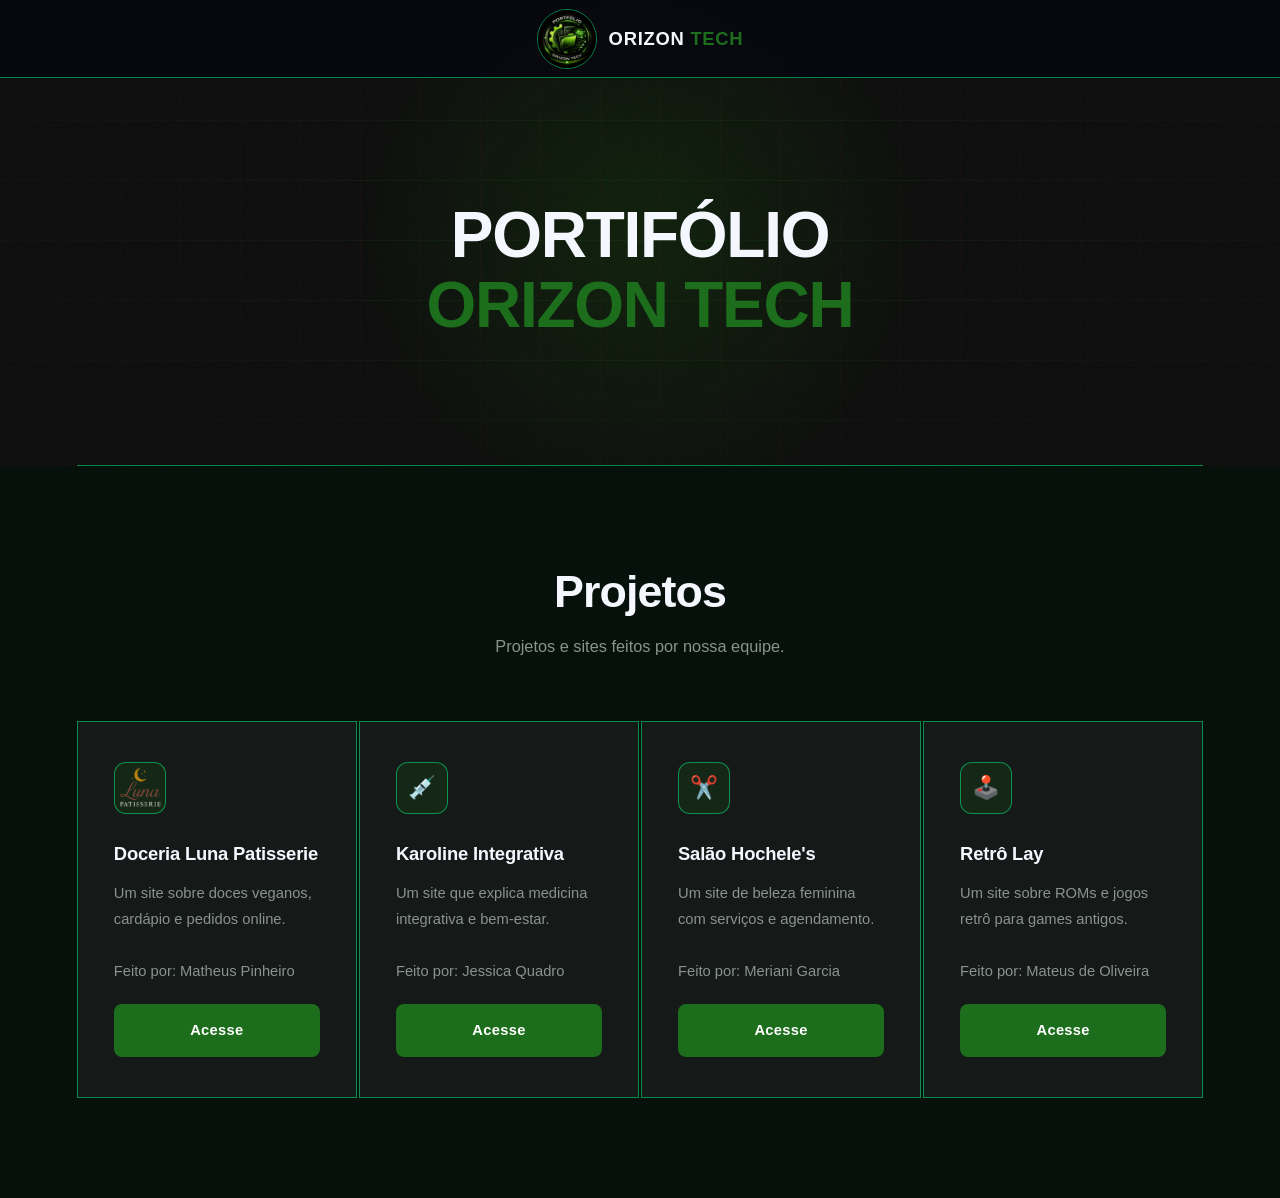
==== commit 20f50c48: "logo" ====
--- a/trabalho.html
+++ b/trabalho.html
@@ -50,7 +50,7 @@
         </div>
         <div class="missions-grid">
             <div class="mission-card reveal">
-                <div class="mission-icon">🍩</div>
+                <div class="mission-icon"><img src="./img/logoluna.png" alt=""></div>
                 <h3>Doceria Luna Patisserie</h3>
                 <p>Um site sobre doces veganos, cardápio e pedidos online.<br><br>Feito por: Matheus Pinheiro</p>
                 <a href="https://matheuspoliveiraa.github.io/doceria_LunaPatisserie/" target="_blank" rel="noopener noreferrer" class="btn-primary">Acesse</a>
@@ -62,7 +62,7 @@
                 <a href="https://jessicaagomess.github.io/Karoline-Integrativa/" target="_blank" rel="noopener noreferrer" class="btn-primary">Acesse</a>
             </div>
             <div class="mission-card reveal">
-                <div class="mission-icon">💈</div>
+                <div class="mission-icon">✂️</div>
                 <h3>Salão Hochele's</h3>
                 <p>Um site de beleza feminina com serviços e agendamento.<br><br>Feito por: Meriani Garcia</p>
                 <a href="https://merianigarcia.github.io/Sal-o-Hochele-s/" target="_blank" rel="noopener noreferrer" class="btn-primary">Acesse</a>
--- a/style.css
+++ b/style.css
@@ -846,6 +846,12 @@
   
 }
 
+.portifolio .mission-icon img {
+    width: 60x;
+    height: 60px;
+    border-radius: 50%;
+}
+
   /* ── ANIMATIONS ── */
   @keyframes fadeUp {
       from {
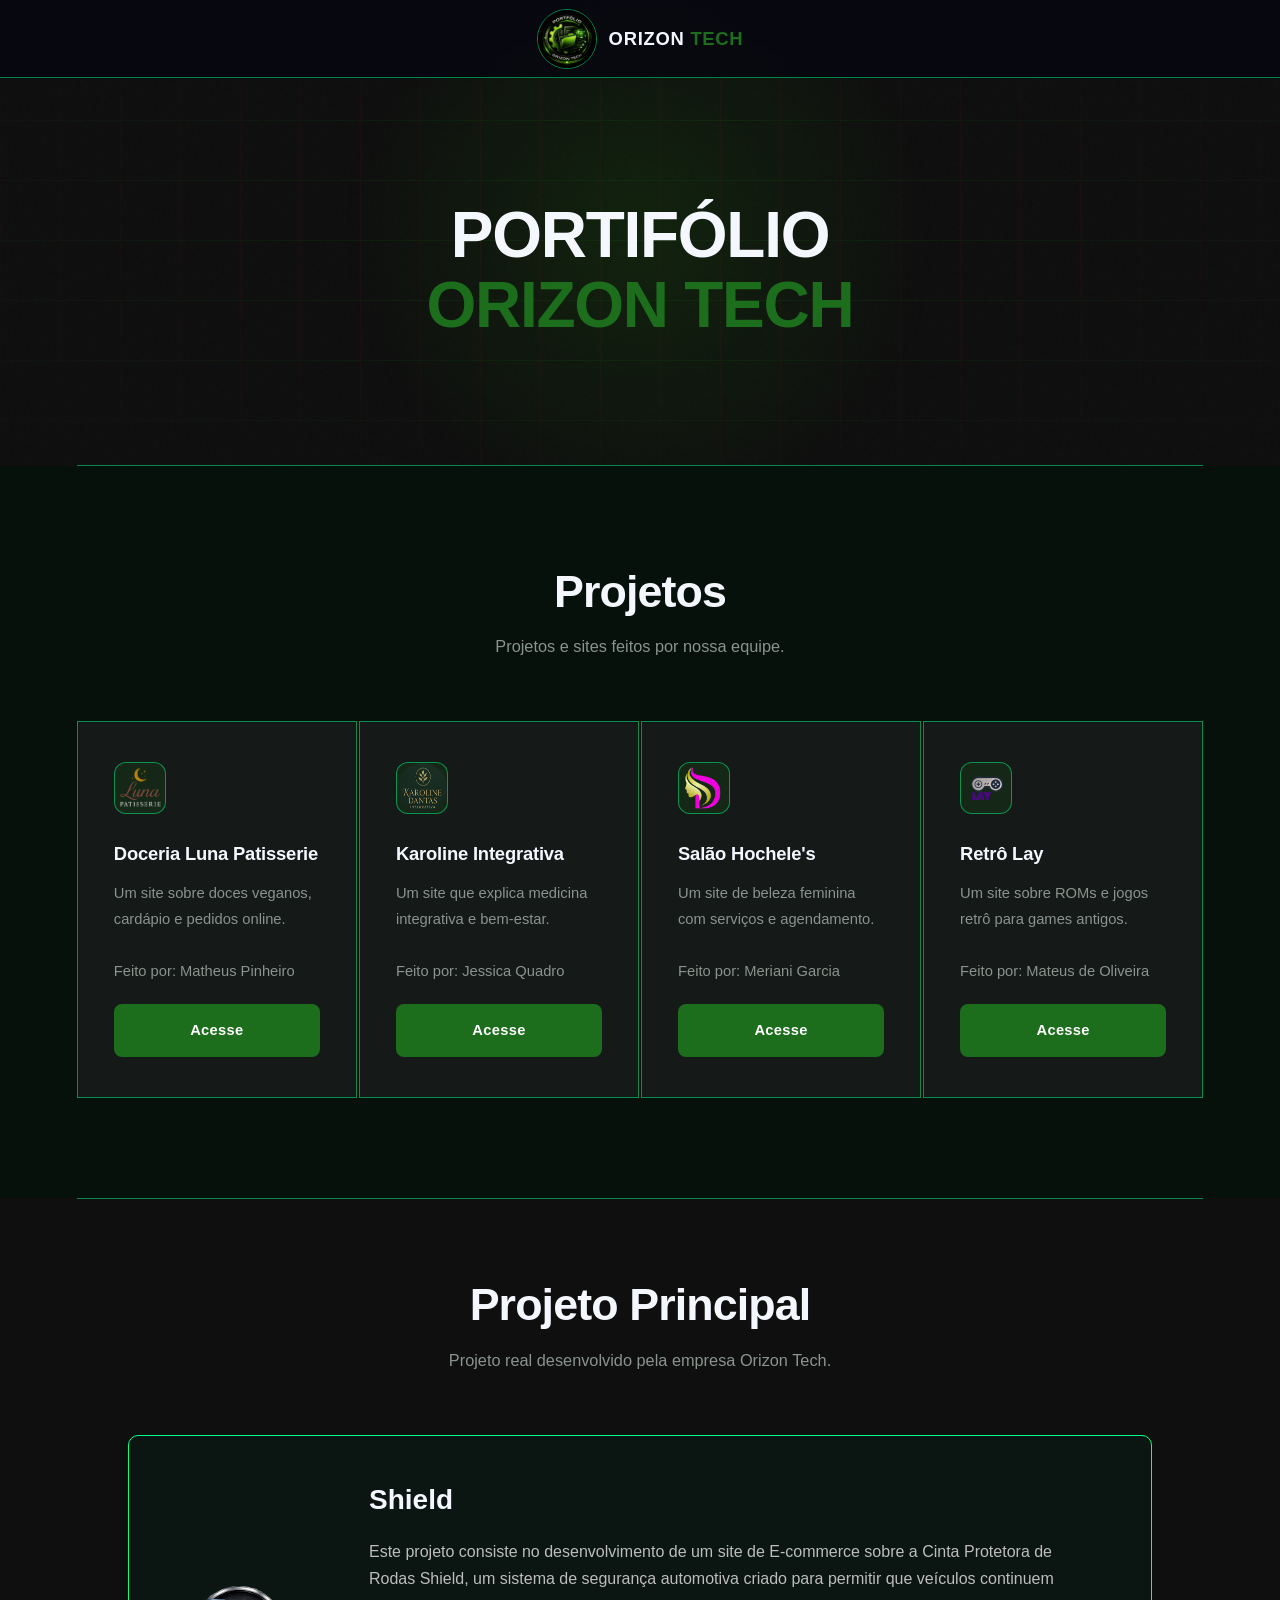
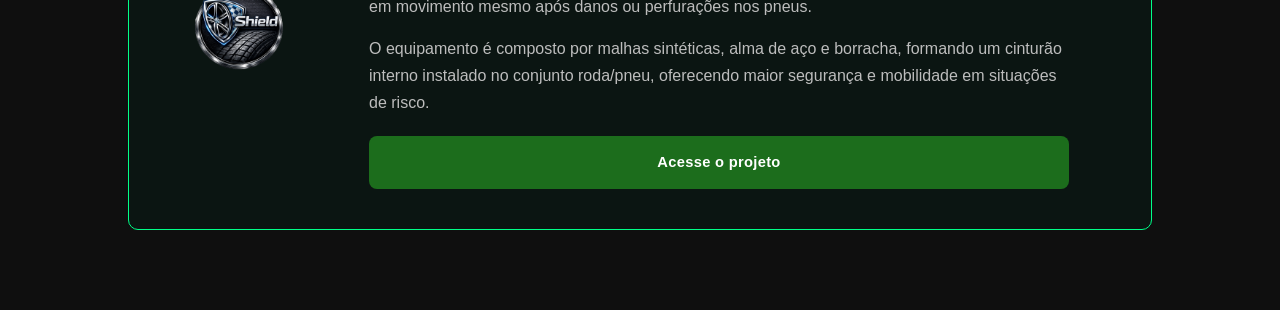
==== commit 09ffa5c8: "Alteração do portifólio" ====
--- a/trabalho.html
+++ b/trabalho.html
@@ -50,34 +50,64 @@
         </div>
         <div class="missions-grid">
             <div class="mission-card reveal">
-                <div class="mission-icon"><img src="./img/logoluna.png" alt=""></div>
+                <div class="mission-icon"><img src="./img/logoluna.png" alt="Logo empresa Luna Patisserie"></div>
                 <h3>Doceria Luna Patisserie</h3>
                 <p>Um site sobre doces veganos, cardápio e pedidos online.<br><br>Feito por: Matheus Pinheiro</p>
-                <a href="https://matheuspoliveiraa.github.io/doceria_LunaPatisserie/" target="_blank" rel="noopener noreferrer" class="btn-primary">Acesse</a>
+                <a href="https://matheuspoliveiraa.github.io/doceria_LunaPatisserie/" target="_blank"
+                    rel="noopener noreferrer" class="btn-primary">Acesse</a>
             </div>
             <div class="mission-card reveal">
-                <div class="mission-icon">💉</div>
+                <div class="imglogo"><img src="./img/logojessica.png" alt="Logo empresa Karol Integrativa"></div>
                 <h3>Karoline Integrativa</h3>
                 <p>Um site que explica medicina integrativa e bem-estar.<br><br>Feito por: Jessica Quadro</p>
-                <a href="https://jessicaagomess.github.io/Karoline-Integrativa/" target="_blank" rel="noopener noreferrer" class="btn-primary">Acesse</a>
+                <a href="https://jessicaagomess.github.io/Karoline-Integrativa/" target="_blank"
+                    rel="noopener noreferrer" class="btn-primary">Acesse</a>
             </div>
             <div class="mission-card reveal">
-                <div class="mission-icon">✂️</div>
+                <div class="mission-icon"><img src="./img/logomeriani.png" alt="Logo empresa Salão Hochele's"></div>
                 <h3>Salão Hochele's</h3>
                 <p>Um site de beleza feminina com serviços e agendamento.<br><br>Feito por: Meriani Garcia</p>
-                <a href="https://merianigarcia.github.io/Sal-o-Hochele-s/" target="_blank" rel="noopener noreferrer" class="btn-primary">Acesse</a>
+                <a href="https://merianigarcia.github.io/Sal-o-Hochele-s/" target="_blank" rel="noopener noreferrer"
+                    class="btn-primary">Acesse</a>
             </div>
             <div class="mission-card reveal">
-                <div class="mission-icon">🕹️</div>
+                <div class="imglogo"><img src="./img/logomateus.png" alt="Logo empresa Mateus Oliveira"></div>
                 <h3>Retrô Lay</h3>
                 <p>Um site sobre ROMs e jogos retrô para games antigos.<br><br>Feito por: Mateus de Oliveira</p>
-                <a href="https://mattesilva.github.io/RetroLay/" target="_blank" rel="noopener noreferrer" class="btn-primary">Acesse</a>
+                <a href="https://mattesilva.github.io/RetroLay/" target="_blank" rel="noopener noreferrer"
+                    class="btn-primary">Acesse</a>
             </div>
-           
-            
         </div>
     </section>
 
+    <div class="divider"></div>
+
+    <section id="projetoreal">
+        <div class="mission-header reveal">
+            <h2>Projeto Principal</h2>
+            <p class="section-desc">Projeto real desenvolvido pela empresa Orizon Tech.</p>
+        </div>
+        <div class="projeto-destaque">
+            <div class="projeto-img">
+                <img src="./img/logoshield.png" alt="Logo Shield">
+            </div>
+            <div class="projeto-info">
+                <h3>Shield</h3>
+                <p>
+                    Este projeto consiste no desenvolvimento de um site de E-commerce sobre a
+                    Cinta Protetora de Rodas Shield, um sistema de segurança automotiva criado
+                    para permitir que veículos continuem em movimento mesmo após danos ou
+                    perfurações nos pneus.
+                </p>
+                <p>
+                    O equipamento é composto por malhas sintéticas, alma de aço e borracha,
+                    formando um cinturão interno instalado no conjunto roda/pneu, oferecendo
+                    maior segurança e mobilidade em situações de risco.
+                </p>
+                <a href="#" class="btn-primary" target="_blank">Acesse o projeto</a>
+            </div>
+        </div>
+    </section>
 
 
 
--- a/style.css
+++ b/style.css
@@ -852,6 +852,61 @@
     border-radius: 50%;
 }
 
+.portifolio .imglogo img {
+    width: 50px;
+    height: 50px;
+    border-radius: 50%; 
+}
+
+.portifolio .imglogo {
+    width: 52px;
+      height: 52px;
+      background: var(--blue-dim);
+      border: 1px solid var(--border);
+      border-radius: 12px;
+      display: flex;
+      align-items: center;
+      justify-content: center;
+      margin-bottom: 24px;
+      font-size: 1.4rem;
+}
+
+/* Projeto principal */
+
+#projetoreal{
+    padding: 80px 10%;
+}
+
+.projeto-destaque{
+    display: flex;
+    align-items: center;
+    gap: 60px;
+    margin-top: 60px;
+    background: #0b1512;
+    border: 1px solid #00ff88;
+    border-radius: 10px;
+    padding: 40px;
+}
+
+.projeto-img img{
+    width: 140px;
+}
+
+.projeto-info{
+    max-width: 700px;
+}
+
+.projeto-info h3{
+    font-size: 28px;
+    margin-bottom: 15px;
+}
+
+.projeto-info p{
+    margin-bottom: 15px;
+    color: #bdbdbd;
+}
+
+
   /* ── ANIMATIONS ── */
   @keyframes fadeUp {
       from {
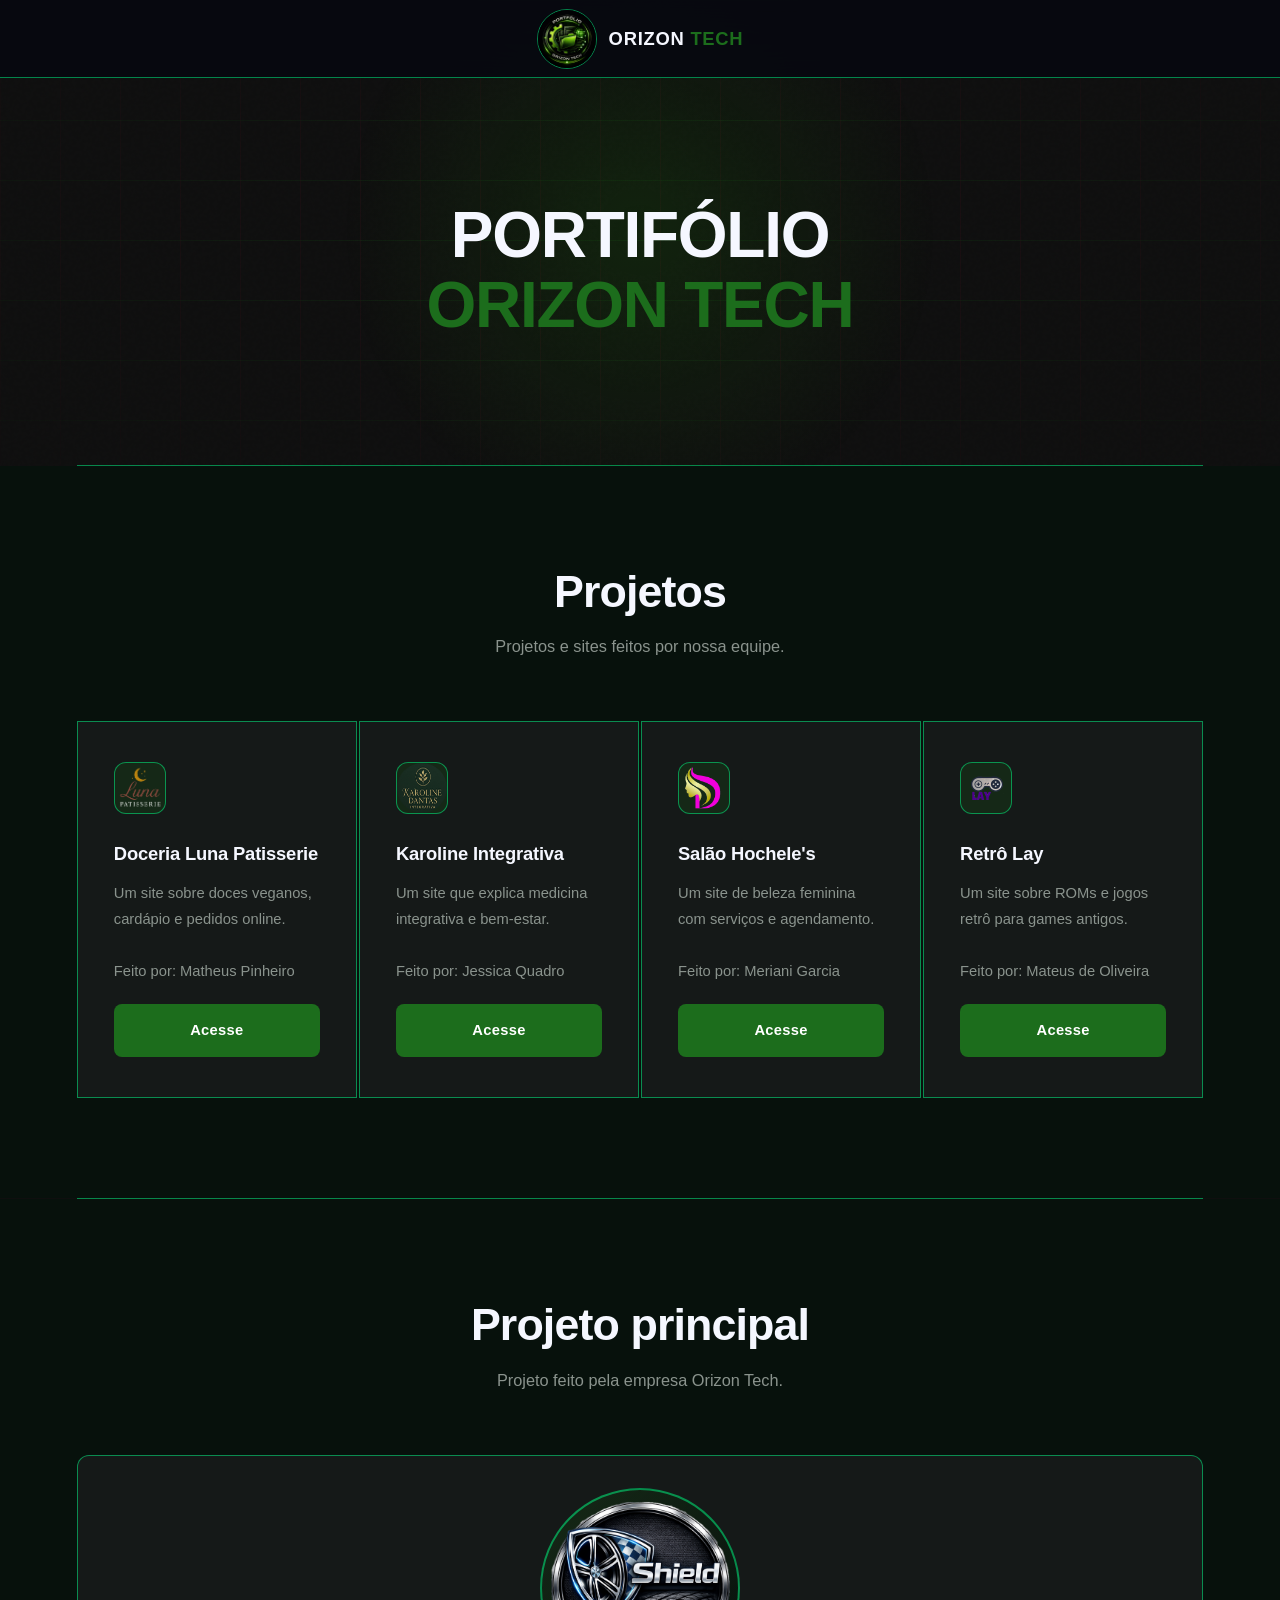
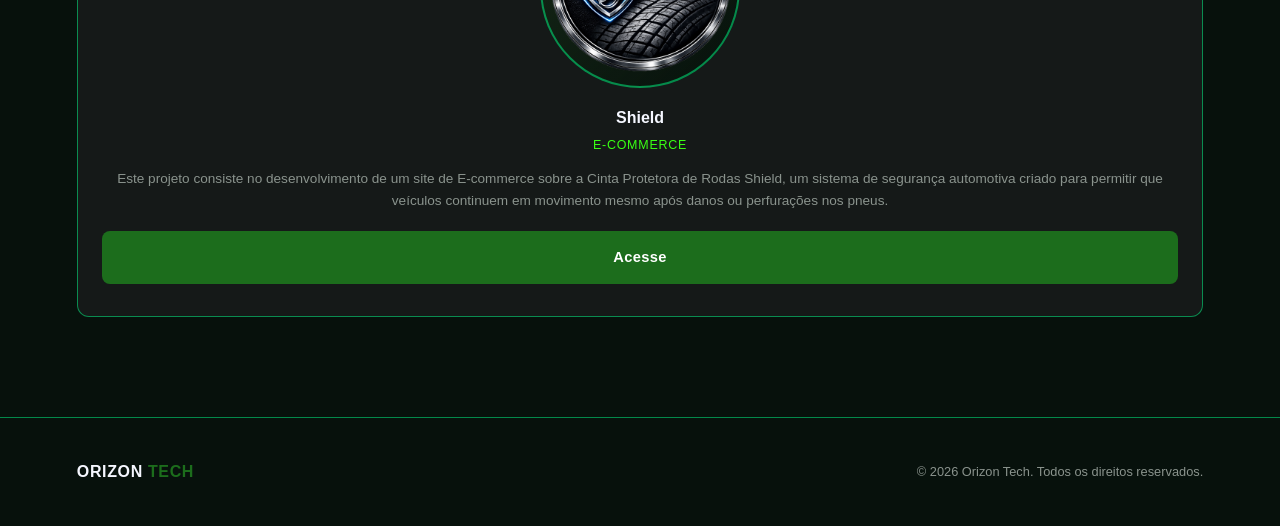
==== commit 8acbea20: "finalização" ====
--- a/trabalho.html
+++ b/trabalho.html
@@ -30,6 +30,7 @@
             <img src="./img/logopo.png" alt="Orizon Tech">
             <span>ORIZON<em> TECH</em></span>
         </a>
+        
     </nav>
 
     <!-- HERO -->
@@ -42,6 +43,8 @@
     </section>
 
     <div class="divider"></div>
+
+    <!-- PROJETOS -->
 
     <section id="missoes">
         <div class="mission-header reveal">
@@ -82,33 +85,35 @@
 
     <div class="divider"></div>
 
-    <section id="projetoreal">
-        <div class="mission-header reveal">
-            <h2>Projeto Principal</h2>
-            <p class="section-desc">Projeto real desenvolvido pela empresa Orizon Tech.</p>
+    <!-- PROJETO PRINCIPAL -->
+
+    <section id="equipe">
+         <div class="mission-header reveal">
+            <h2>Projeto principal</h2>
+            <p class="section-desc">Projeto feito pela empresa Orizon Tech.</p>
         </div>
-        <div class="projeto-destaque">
-            <div class="projeto-img">
-                <img src="./img/logoshield.png" alt="Logo Shield">
+
+        <div class="team-grid">
+            <div class="team-card reveal">
+                <div class="team-avatar"><img src="./img/logoshield.png" alt="Logo Shield empresa"></div>
+                <h4>Shield</h4>
+                <div class="team-role">E-commerce</div>
+                <p class="team-desc">Este projeto consiste no desenvolvimento de um site de E-commerce sobre a
+                Cinta Protetora de Rodas Shield, um sistema de segurança automotiva criado
+                para permitir que veículos continuem em movimento mesmo após danos ou
+                perfurações nos pneus.</p>
+
+                <a href="" target="_blank" rel="noopener noreferrer"
+                    class="btn-primary">Acesse</a> <!-- Colocar o site do projeto verdadeiro -->
             </div>
-            <div class="projeto-info">
-                <h3>Shield</h3>
-                <p>
-                    Este projeto consiste no desenvolvimento de um site de E-commerce sobre a
-                    Cinta Protetora de Rodas Shield, um sistema de segurança automotiva criado
-                    para permitir que veículos continuem em movimento mesmo após danos ou
-                    perfurações nos pneus.
-                </p>
-                <p>
-                    O equipamento é composto por malhas sintéticas, alma de aço e borracha,
-                    formando um cinturão interno instalado no conjunto roda/pneu, oferecendo
-                    maior segurança e mobilidade em situações de risco.
-                </p>
-                <a href="#" class="btn-primary" target="_blank">Acesse o projeto</a>
-            </div>
-        </div>
     </section>
 
+
+    <!-- FOOTER -->
+    <footer>
+        <div class="footer-brand">ORIZON<span> TECH</span></div>
+        <div class="footer-copy">© 2026 Orizon Tech. Todos os direitos reservados.</div>    
+    </footer>
 
 
     <script src="script.js"></script>
--- a/style.css
+++ b/style.css
@@ -338,10 +338,10 @@
 
   .section-tag {
       display: inline-block;
-      font-size: 0.75rem;
+      font-size: 1rem;
       letter-spacing: 0.12em;
       text-transform: uppercase;
-      color: var(--blue);
+      color: var(--blue-light);
       font-weight: 600;
       margin-bottom: 12px;
   }
@@ -871,43 +871,25 @@
       font-size: 1.4rem;
 }
 
-/* Projeto principal */
-
-#projetoreal{
-    padding: 80px 10%;
-}
-
-.projeto-destaque{
-    display: flex;
-    align-items: center;
-    gap: 60px;
-    margin-top: 60px;
-    background: #0b1512;
-    border: 1px solid #00ff88;
-    border-radius: 10px;
-    padding: 40px;
-}
-
-.projeto-img img{
-    width: 140px;
-}
-
-.projeto-info{
-    max-width: 700px;
-}
-
-.projeto-info h3{
+
+
+
+
+/* ── MENU MOBILE ── */
+
+#check{
+    display: none;
+}
+
+.menu-btn{
+    display: none;
     font-size: 28px;
-    margin-bottom: 15px;
-}
-
-.projeto-info p{
-    margin-bottom: 15px;
-    color: #bdbdbd;
-}
-
-
-  /* ── ANIMATIONS ── */
+    color: var(--white);
+    cursor: pointer;
+}
+
+
+  /* ── ANIMAÇÃO ── */
   @keyframes fadeUp {
       from {
           opacity: 0;
@@ -965,24 +947,31 @@
           gap: 48px;
       }
 
-      .nav-links {
-          display: none;
+      /* botão hamburguer */
+      .menu-btn{
+          display:block;
       }
 
-      .hero-stats {
-          flex-wrap: wrap;
-          gap: 32px;
+      /* menu escondido */
+      .nav-links{
+          position: fixed;
+          top:78px;
+          right:-100%;
+          width:70%;
+          height:100vh;
+          background: var(--dark);
+          flex-direction: column;
+          align-items: center;
+          padding-top:40px;
+          gap:30px;
+          transition:0.4s;
       }
 
-      #terminal {
-        display: none;
+      /* abrir menu */
+      #check:checked ~ .nav-links{
+          right:0;
       }
-
-      .footer-links {
-        display: none;
-      }
-      
-  }
+    }
 
   @media (max-width: 600px) {
       nav {
@@ -1002,11 +991,6 @@
           flex-direction: column;
           align-items: flex-start;
       }
-
-      #topo {
-        display: flex;
-      }
-
     }
 
   @media (min-width: 1200px) {
@@ -1021,10 +1005,16 @@
   
 }
 
+
 @media (min-width: 1400px) {
      #terminal{
       max-width: 900px;
   }
+
+   label {
+        display: none;
+   }
+
 }
 
 
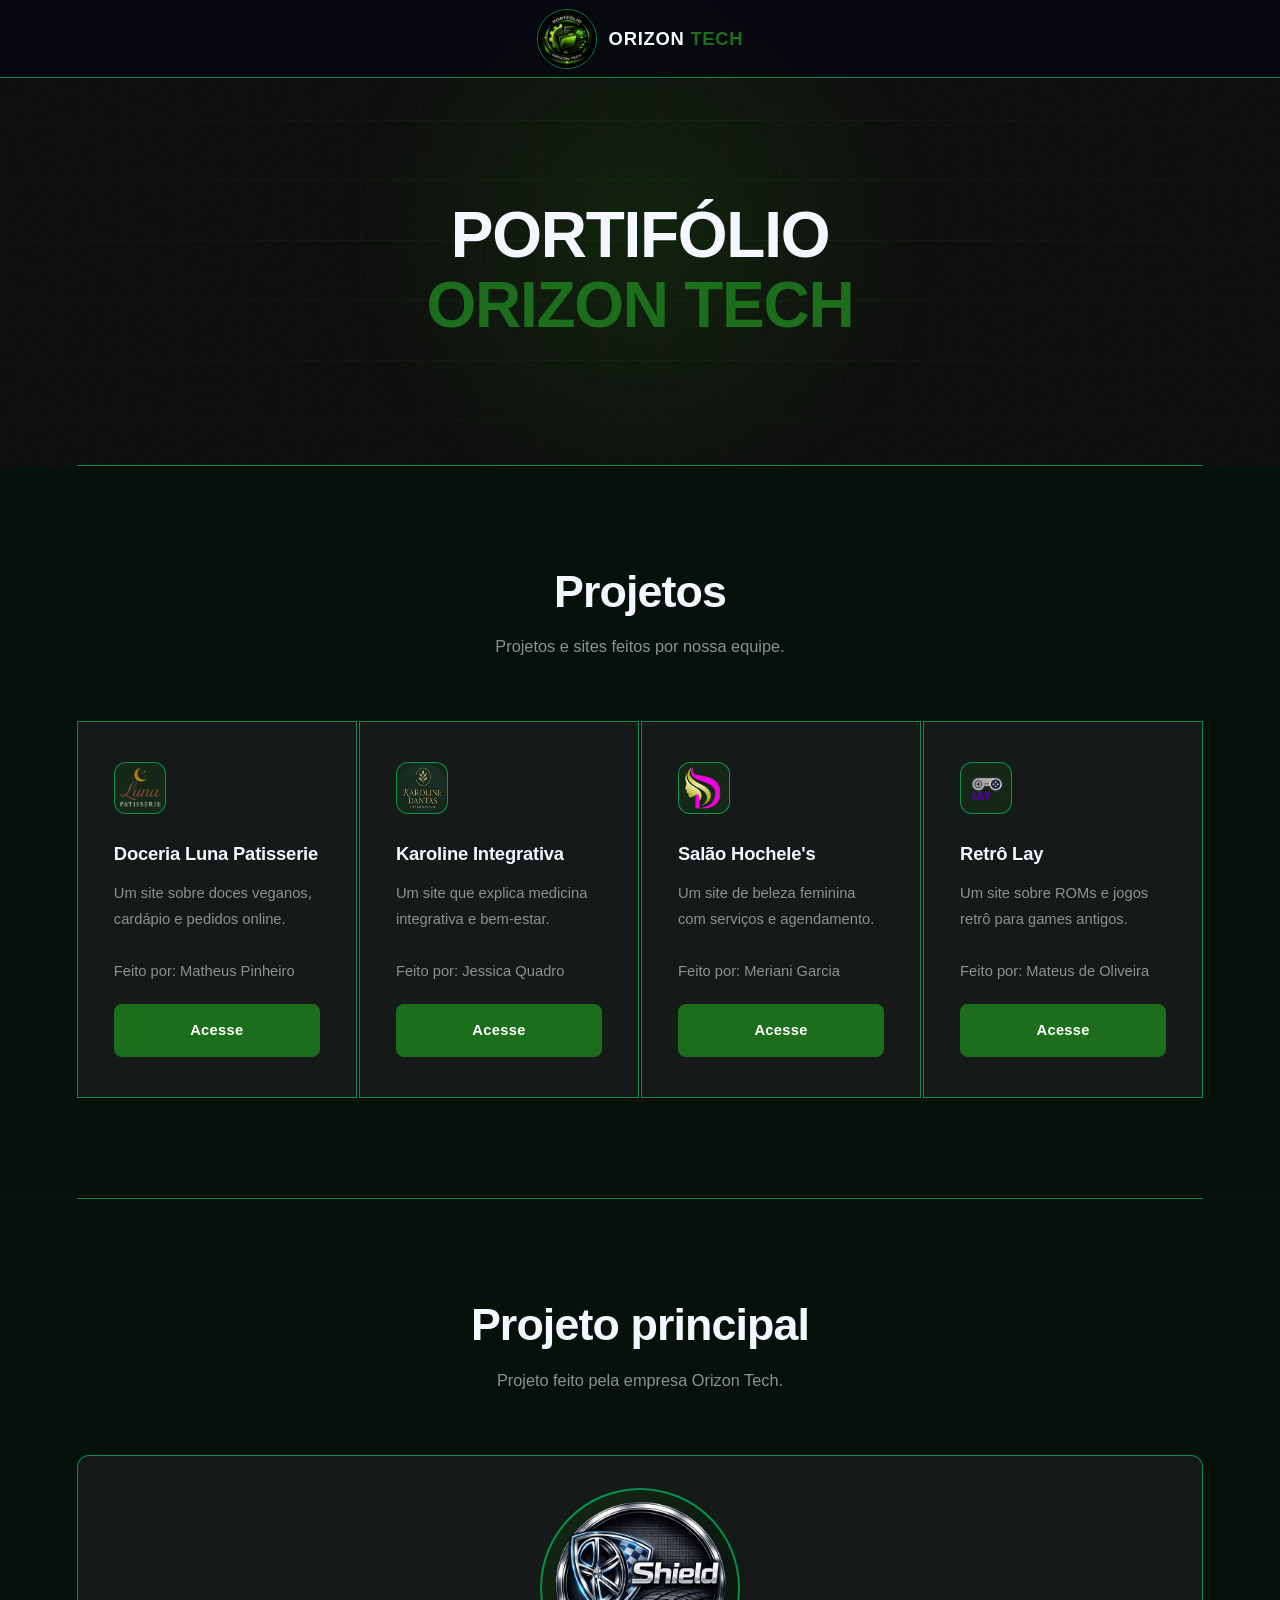
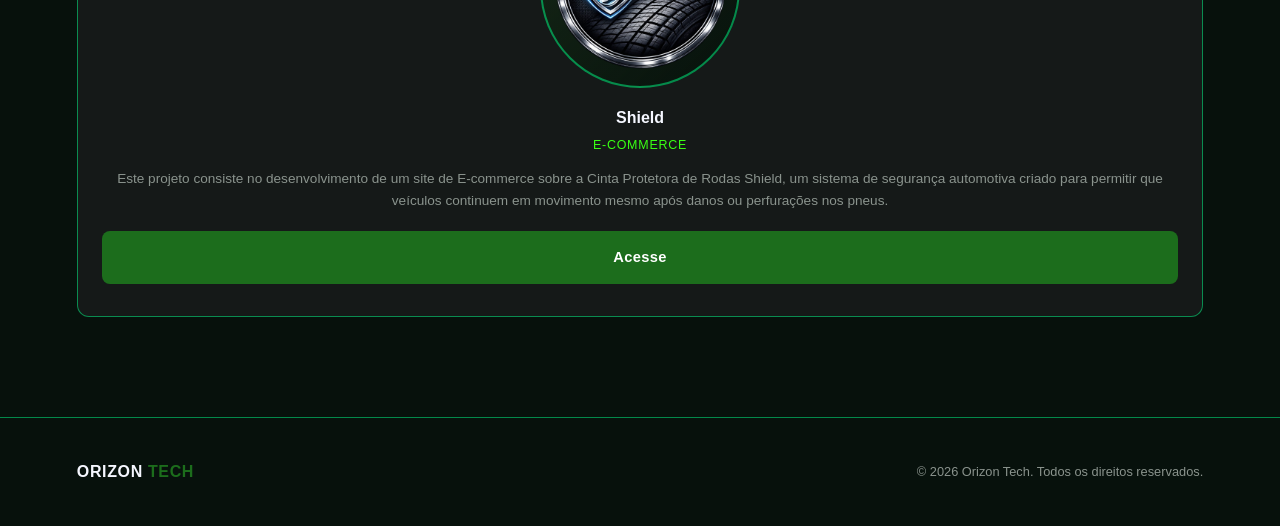
==== commit 2c090d10: "Implementação do site SHIELD" ====
--- a/trabalho.html
+++ b/trabalho.html
@@ -103,7 +103,7 @@
                 para permitir que veículos continuem em movimento mesmo após danos ou
                 perfurações nos pneus.</p>
 
-                <a href="" target="_blank" rel="noopener noreferrer"
+                <a href="https://shieldrodas.netlify.app/" target="_blank" rel="noopener noreferrer"
                     class="btn-primary">Acesse</a> <!-- Colocar o site do projeto verdadeiro -->
             </div>
     </section>
--- a/style.css
+++ b/style.css
@@ -991,7 +991,30 @@
           flex-direction: column;
           align-items: flex-start;
       }
+
+      #terminal {
+        display: none;
+      }
     }
+
+    @media (max-width: 576px) {
+        #terminal {
+        display: none;
+      }
+    }
+
+    @media (max-width: 700px) {
+         #terminal {
+        display: none;
+         }
+    }
+
+    @media (max-width: 768px) {
+        .hero-matrix-wrapper {
+            padding-top: 70px;
+            
+        }
+        }
 
   @media (min-width: 1200px) {
 
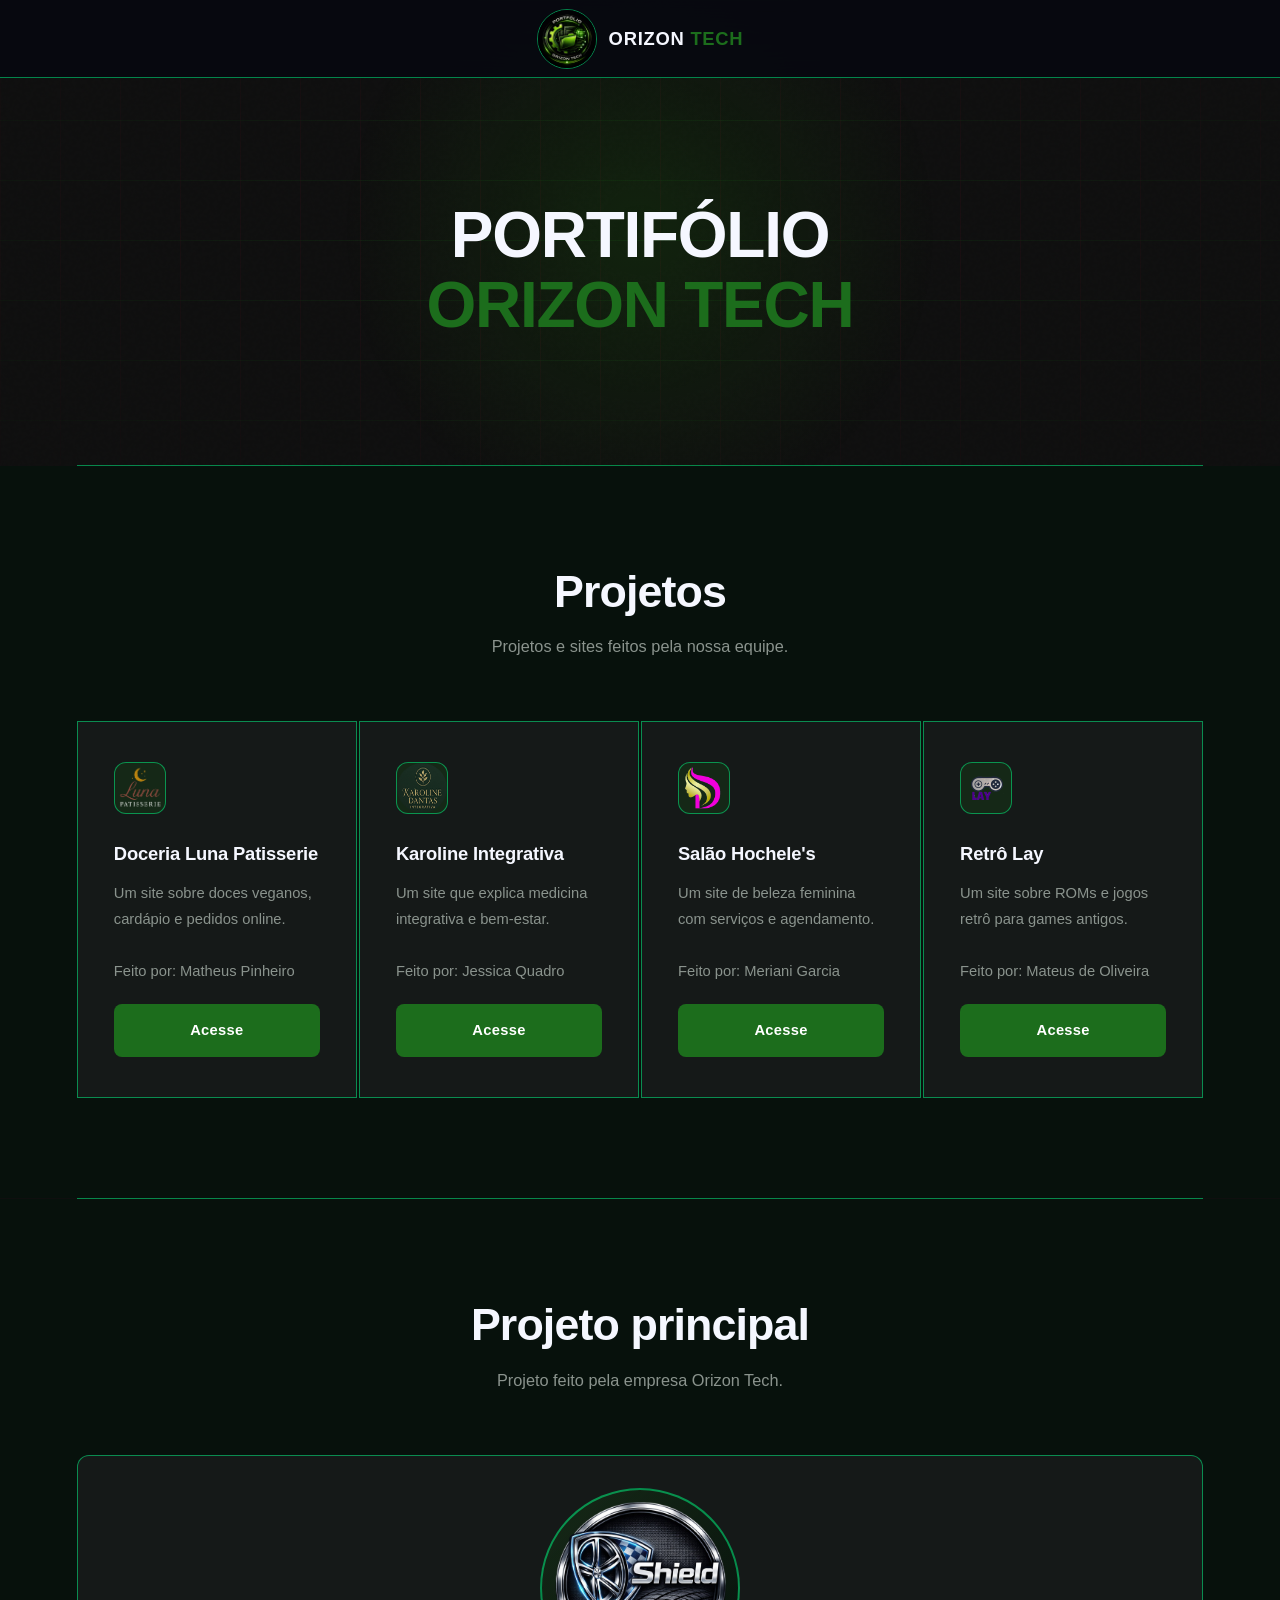
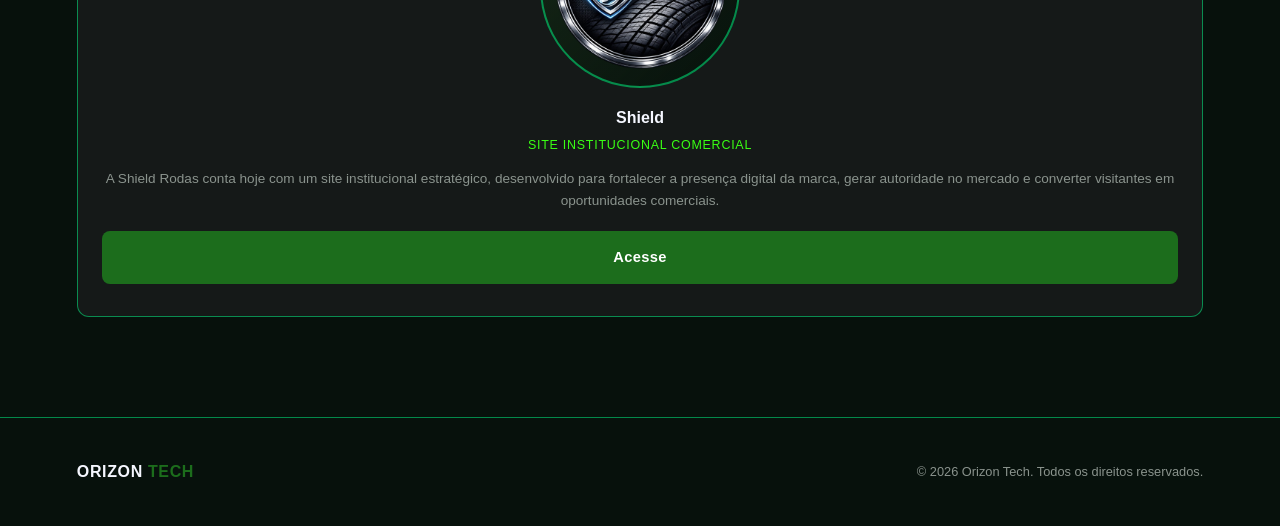
==== commit 2069926a: "finalização orizon tech" ====
--- a/trabalho.html
+++ b/trabalho.html
@@ -30,7 +30,7 @@
             <img src="./img/logopo.png" alt="Orizon Tech">
             <span>ORIZON<em> TECH</em></span>
         </a>
-        
+
     </nav>
 
     <!-- HERO -->
@@ -49,7 +49,7 @@
     <section id="missoes">
         <div class="mission-header reveal">
             <h2>Projetos</h2>
-            <p class="section-desc">Projetos e sites feitos por nossa equipe.</p>
+            <p class="section-desc">Projetos e sites feitos pela nossa equipe.</p>
         </div>
         <div class="missions-grid">
             <div class="mission-card reveal">
@@ -88,7 +88,7 @@
     <!-- PROJETO PRINCIPAL -->
 
     <section id="equipe">
-         <div class="mission-header reveal">
+        <div class="mission-header reveal">
             <h2>Projeto principal</h2>
             <p class="section-desc">Projeto feito pela empresa Orizon Tech.</p>
         </div>
@@ -97,11 +97,10 @@
             <div class="team-card reveal">
                 <div class="team-avatar"><img src="./img/logoshield.png" alt="Logo Shield empresa"></div>
                 <h4>Shield</h4>
-                <div class="team-role">E-commerce</div>
-                <p class="team-desc">Este projeto consiste no desenvolvimento de um site de E-commerce sobre a
-                Cinta Protetora de Rodas Shield, um sistema de segurança automotiva criado
-                para permitir que veículos continuem em movimento mesmo após danos ou
-                perfurações nos pneus.</p>
+                <div class="team-role">Site Institucional Comercial</div>
+                <p class="team-desc">A Shield Rodas conta hoje com um site institucional estratégico, desenvolvido para
+                    fortalecer a presença digital da marca, gerar autoridade no mercado e converter visitantes em
+                    oportunidades comerciais.</p>
 
                 <a href="https://shieldrodas.netlify.app/" target="_blank" rel="noopener noreferrer"
                     class="btn-primary">Acesse</a> <!-- Colocar o site do projeto verdadeiro -->
@@ -112,7 +111,7 @@
     <!-- FOOTER -->
     <footer>
         <div class="footer-brand">ORIZON<span> TECH</span></div>
-        <div class="footer-copy">© 2026 Orizon Tech. Todos os direitos reservados.</div>    
+        <div class="footer-copy">© 2026 Orizon Tech. Todos os direitos reservados.</div>
     </footer>
 
 
